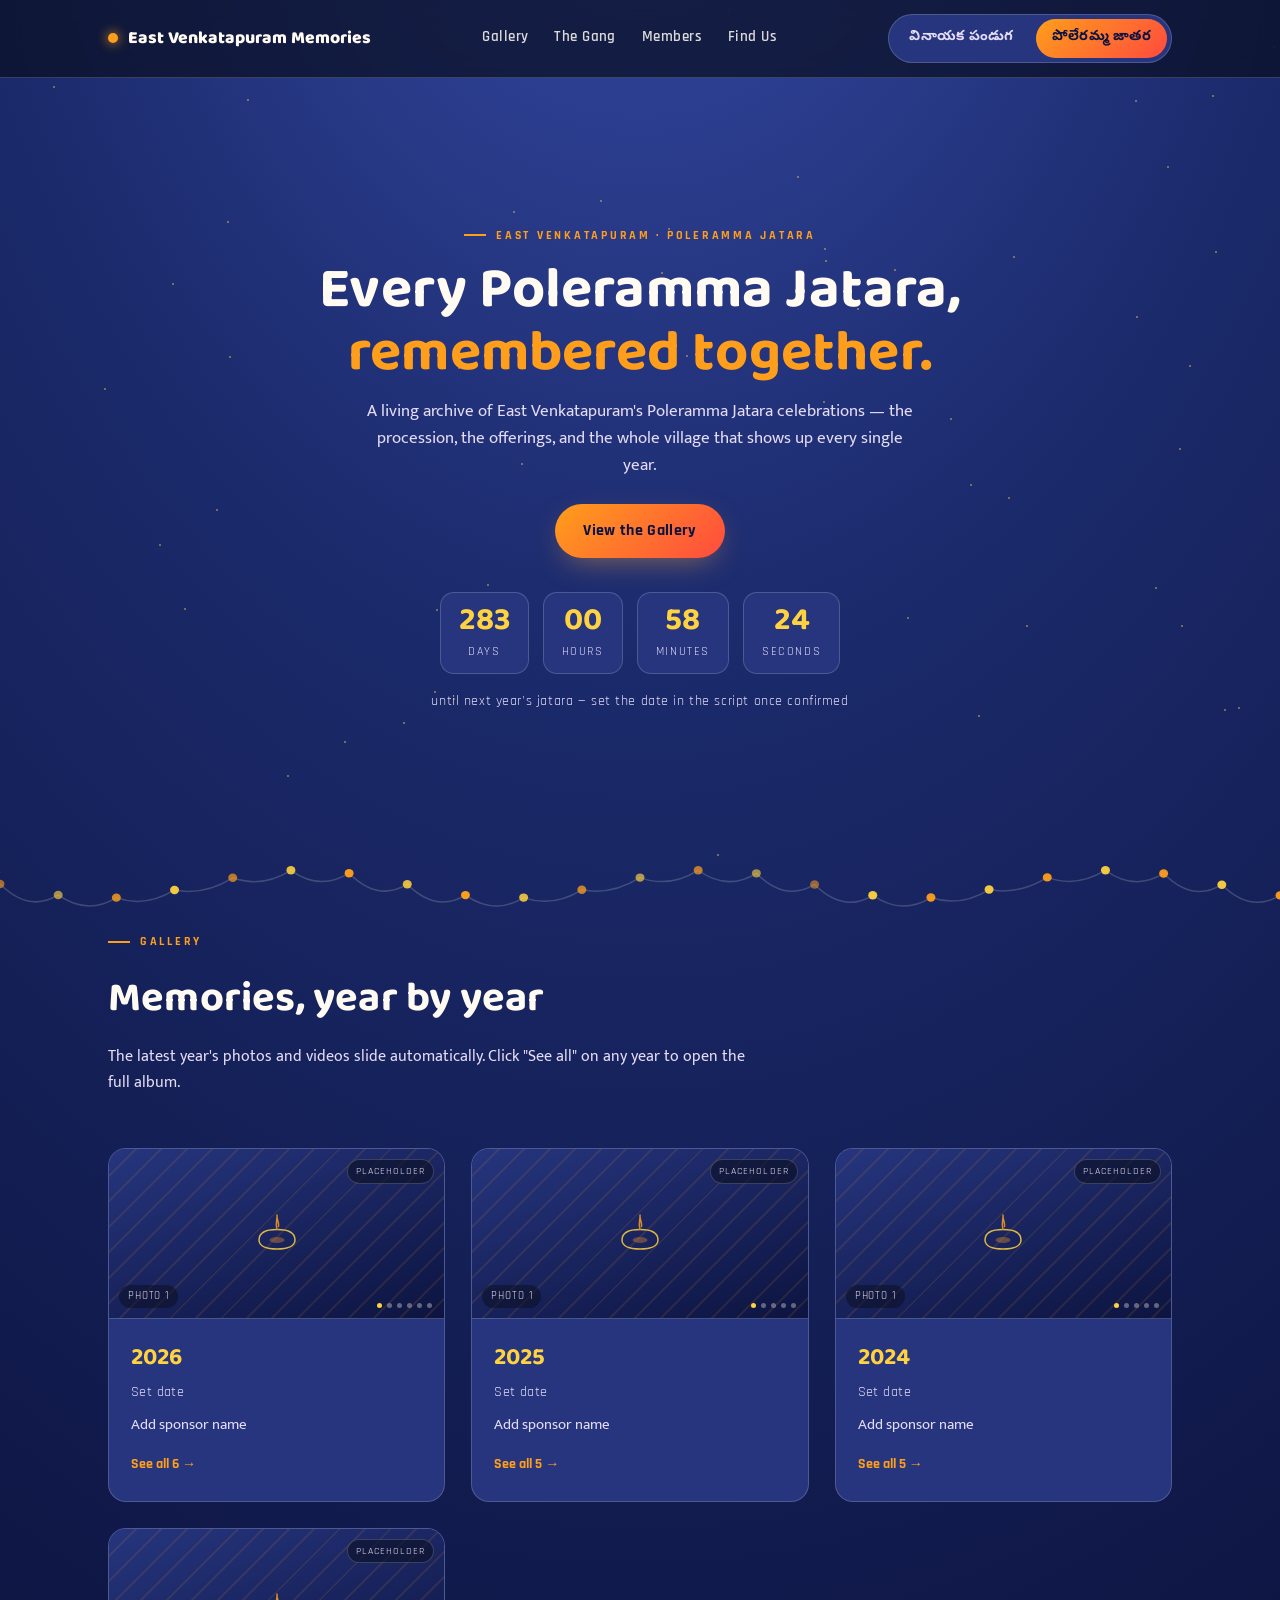
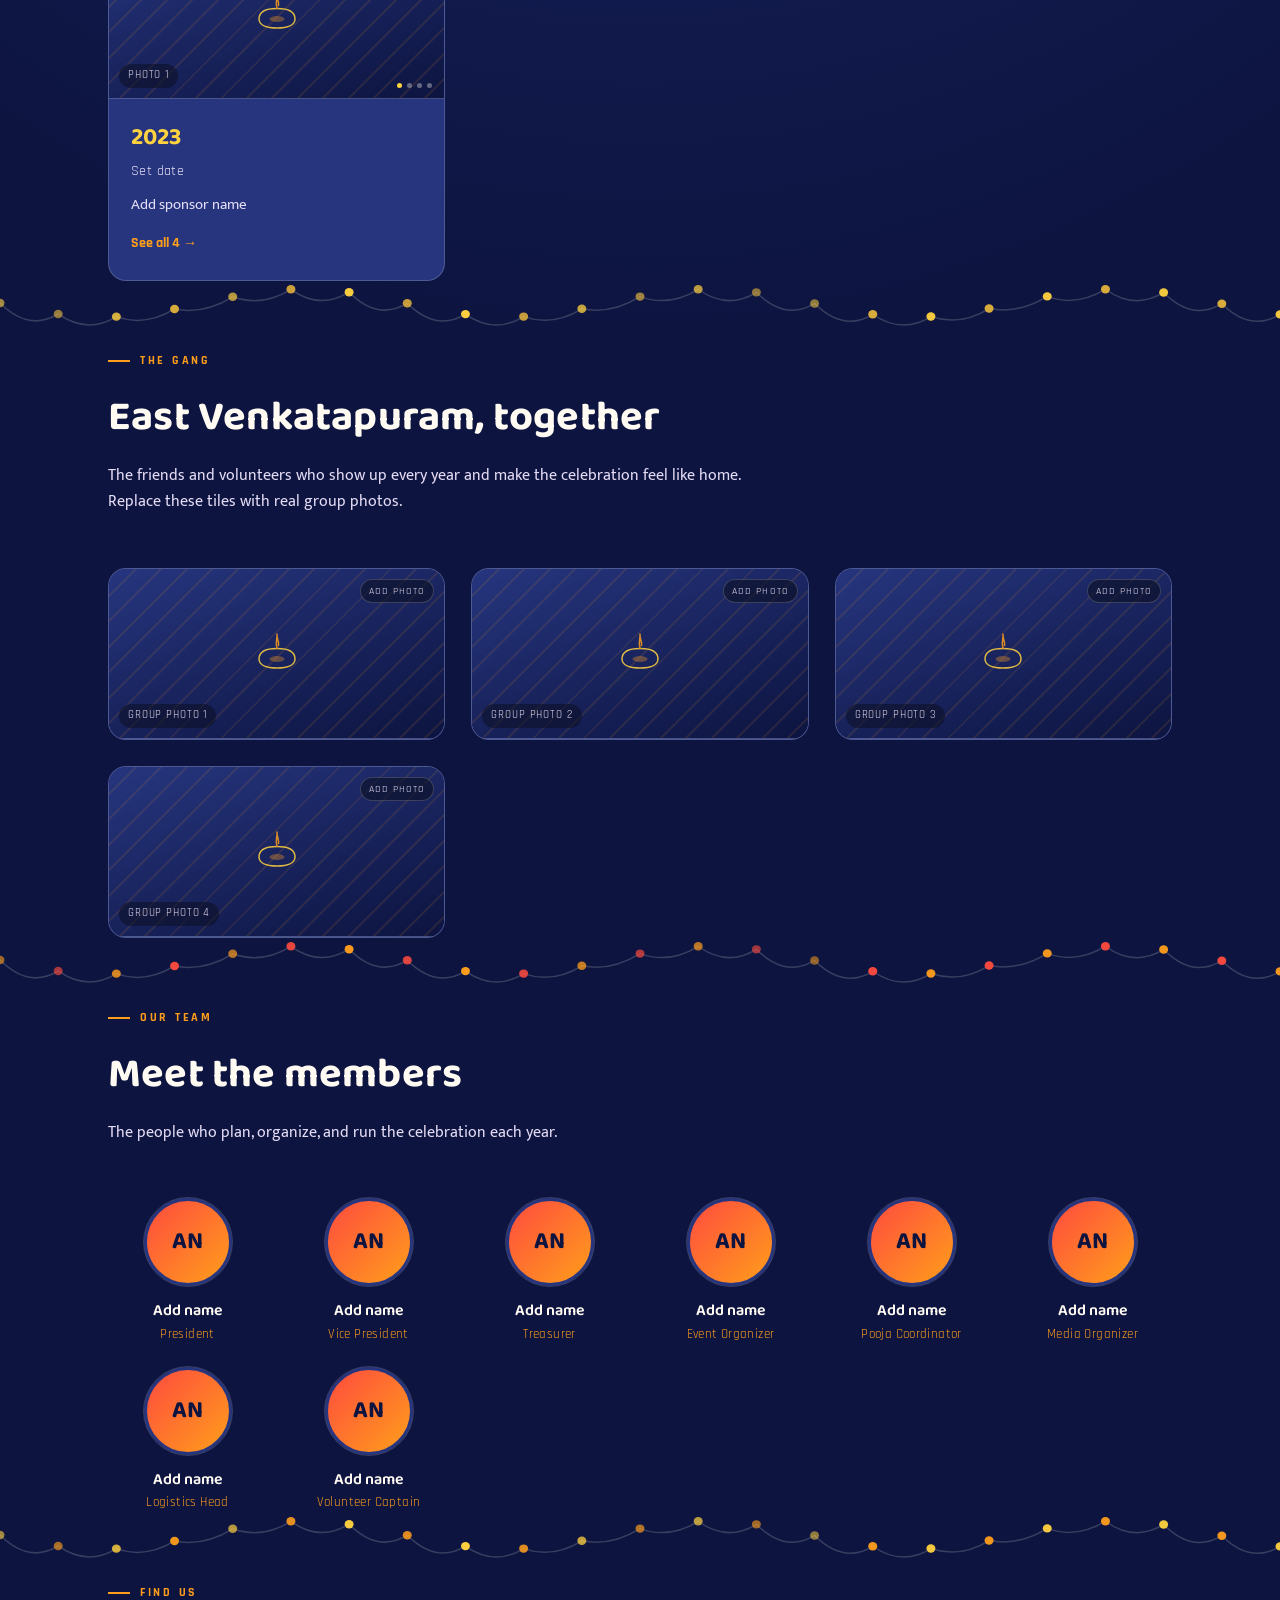
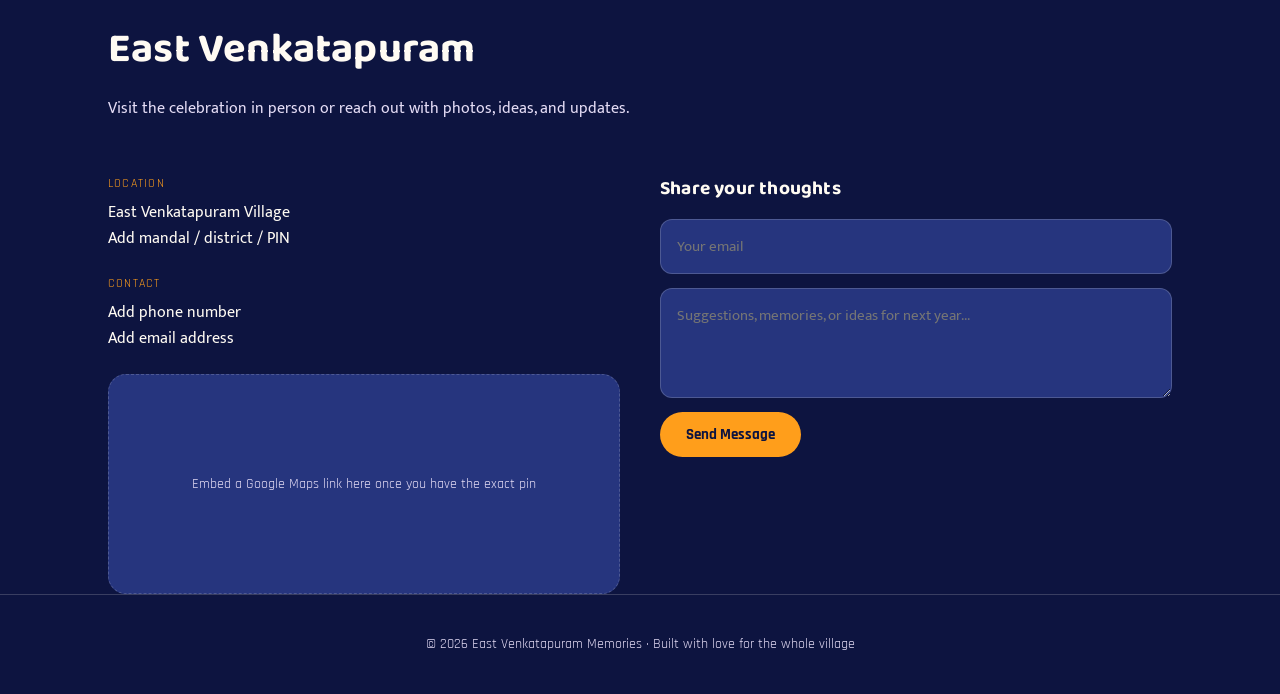
==== poleramma-jatara.html @ 2408c067 "Add files via upload" ====
<!DOCTYPE html>
<html lang="en">
<head>
<meta charset="UTF-8">
<meta name="viewport" content="width=device-width, initial-scale=1.0">
<title>East Venkatapuram Memories | పోలేరమ్మ జాతర</title>
<meta name="description" content="A living archive of East Venkatapuram's Poleramma Jatara celebrations and the people who make it happen every year.">
<link rel="preconnect" href="https://fonts.googleapis.com">
<link rel="preconnect" href="https://fonts.gstatic.com" crossorigin>
<link href="https://fonts.googleapis.com/css2?family=Baloo+2:wght@500;600;700;800&family=Mukta:wght@400;500;600&family=Rajdhani:wght@500;600;700&family=Noto+Sans+Telugu:wght@500;600;700&display=swap" rel="stylesheet">
<link rel="stylesheet" href="styles.css">
<style>
  .festival-tabs a{ font-family:'Noto Sans Telugu','Rajdhani',sans-serif; }
</style>
</head>
<body>

<div class="stars" id="stars"></div>

<header>
  <div class="nav">
    <div class="brand"><span class="dot"></span>East Venkatapuram Memories</div>
    <nav class="links">
      <a href="#gallery">Gallery</a>
      <a href="#gang">The Gang</a>
      <a href="#members">Members</a>
      <a href="#findus">Find Us</a>
    </nav>
    <div class="festival-tabs">
      <a href="index.html">వినాయక పండుగ</a>
      <a href="poleramma-jatara.html" class="active">పోలేరమ్మ జాతర</a>
    </div>
  </div>
</header>

<section class="hero wrap">
  <div class="eyebrow">East Venkatapuram · Poleramma Jatara</div>
  <h1>Every Poleramma Jatara,<br><span>remembered together.</span></h1>
  <p class="lede">A living archive of East Venkatapuram's Poleramma Jatara celebrations — the procession, the offerings, and the whole village that shows up every single year.</p>
  <div class="hero-actions">
    <a href="#gallery" class="btn btn-solid">View the Gallery</a>
  </div>

  <div class="countdown">
    <div class="cell"><div class="num" id="cd-days">00</div><div class="label">Days</div></div>
    <div class="cell"><div class="num" id="cd-hours">00</div><div class="label">Hours</div></div>
    <div class="cell"><div class="num" id="cd-mins">00</div><div class="label">Minutes</div></div>
    <div class="cell"><div class="num" id="cd-secs">00</div><div class="label">Seconds</div></div>
  </div>
  <div class="countdown-caption">until next year's jatara — set the date in the script once confirmed</div>
</section>

<div class="garland"><svg viewBox="0 0 1200 64" preserveAspectRatio="none" id="garland-1"></svg></div>

<section id="gallery" class="wrap">
  <div class="section-head">
    <div class="eyebrow">Gallery</div>
    <h2>Memories, year by year</h2>
    <p>The latest year's photos and videos slide automatically. Click "See all" on any year to open the full album.</p>
  </div>
  <div class="year-grid" id="year-grid"></div>
</section>

<div class="garland"><svg viewBox="0 0 1200 64" preserveAspectRatio="none" id="garland-2"></svg></div>

<section id="gang" class="wrap">
  <div class="section-head">
    <div class="eyebrow">The Gang</div>
    <h2>East Venkatapuram, together</h2>
    <p>The friends and volunteers who show up every year and make the celebration feel like home. Replace these tiles with real group photos.</p>
  </div>
  <div class="year-grid" id="gang-grid"></div>
</section>

<div class="garland"><svg viewBox="0 0 1200 64" preserveAspectRatio="none" id="garland-3"></svg></div>

<section id="members" class="wrap">
  <div class="section-head">
    <div class="eyebrow">Our Team</div>
    <h2>Meet the members</h2>
    <p>The people who plan, organize, and run the celebration each year.</p>
  </div>
  <div class="member-grid" id="member-grid"></div>
</section>

<div class="garland"><svg viewBox="0 0 1200 64" preserveAspectRatio="none" id="garland-4"></svg></div>

<section id="findus" class="wrap">
  <div class="section-head">
    <div class="eyebrow">Find Us</div>
    <h2>East Venkatapuram</h2>
    <p>Visit the celebration in person or reach out with photos, ideas, and updates.</p>
  </div>
  <div class="grid-2">
    <div>
      <div class="info-block">
        <div class="label">Location</div>
        <div class="value">East Venkatapuram Village<br>Add mandal / district / PIN</div>
      </div>
      <div class="info-block">
        <div class="label">Contact</div>
        <div class="value">Add phone number<br>Add email address</div>
      </div>
      <div class="map-placeholder">Embed a Google Maps link here once you have the exact pin</div>
    </div>
    <div>
      <h3 style="font-size:1.2rem; margin-bottom:14px;">Share your thoughts</h3>
      <form class="feedback" onsubmit="event.preventDefault(); alert('This is a placeholder form — connect it to Google Forms or an email service to actually receive messages.');">
        <input type="email" placeholder="Your email" required>
        <textarea placeholder="Suggestions, memories, or ideas for next year..." required></textarea>
        <button type="submit">Send Message</button>
      </form>
    </div>
  </div>
</section>

<footer>
  <div class="wrap">
    © <span id="year"></span> East Venkatapuram Memories · Built with love for the whole village
  </div>
</footer>

<!-- lightbox -->
<div class="lightbox-overlay" id="lightbox-overlay">
  <div class="lightbox-panel">
    <div class="lightbox-head">
      <h3 id="lightbox-title">Album</h3>
      <button class="lightbox-close" id="lightbox-close">×</button>
    </div>
    <div class="lightbox-grid" id="lightbox-grid"></div>
  </div>
</div>

<script src="script.js"></script>
<script>
  const SITE_DATA = {
    name: 'Poleramma Jatara',
    countdownTarget: null, // e.g. new Date(2027, 3, 20)
    years: [
      { yr:2026, date:'Set date', sponsor:'Add sponsor name', media: placeholderMedia(6, 4) },
      { yr:2025, date:'Set date', sponsor:'Add sponsor name', media: placeholderMedia(5, 4) },
      { yr:2024, date:'Set date', sponsor:'Add sponsor name', media: placeholderMedia(5, 4) },
      { yr:2023, date:'Set date', sponsor:'Add sponsor name', media: placeholderMedia(4, 4) },
    ],
    gang: ['Group photo 1','Group photo 2','Group photo 3','Group photo 4'],
    members: [
      ['President','Add name'], ['Vice President','Add name'], ['Treasurer','Add name'],
      ['Event Organizer','Add name'], ['Pooja Coordinator','Add name'], ['Media Organizer','Add name'],
      ['Logistics Head','Add name'], ['Volunteer Captain','Add name']
    ]
  };
  initSite(SITE_DATA);
</script>

</body>
</html>
---- styles.css ----
:root{
  --night:#1B2A6B;
  --night-deep:#0D1440;
  --night-soft:#26357E;
  --marigold:#FF9E1B;
  --turmeric:#FFD23F;
  --vermilion:#FF4B3E;
  --brass:#E3B23C;
  --cream:#FFFBF3;
  --cream-dim:#E4DCF5;
  --leaf:#4F6F52;
  --line: rgba(255,251,243,0.18);
  --radius: 18px;
}

*{margin:0;padding:0;box-sizing:border-box;}

html{scroll-behavior:smooth;}

body{
  background:
    radial-gradient(ellipse 120% 60% at 50% -10%, #3B4FB0 0%, var(--night) 45%, var(--night-deep) 100%);
  color:var(--cream);
  font-family:'Mukta', sans-serif;
  line-height:1.6;
  overflow-x:hidden;
}

@media (prefers-reduced-motion: reduce){
  *{animation-duration:0.001ms !important; animation-iteration-count:1 !important; transition-duration:0.001ms !important; scroll-behavior:auto !important;}
}

h1,h2,h3,h4{
  font-family:'Baloo 2', sans-serif;
  font-weight:700;
  letter-spacing:0.2px;
  color:var(--cream);
}

.eyebrow{
  font-family:'Rajdhani', sans-serif;
  font-weight:700;
  letter-spacing:0.22em;
  text-transform:uppercase;
  font-size:0.78rem;
  color:var(--marigold);
  display:inline-flex;
  align-items:center;
  gap:10px;
}
.eyebrow::before{
  content:"";
  width:22px;height:2px;
  background:var(--marigold);
  display:inline-block;
}

a{color:inherit;text-decoration:none;}

.wrap{
  max-width:1120px;
  margin:0 auto;
  padding:0 28px;
}

/* ---------- twinkle field ---------- */
.stars{
  position:fixed;
  inset:0;
  pointer-events:none;
  z-index:0;
  opacity:0.55;
}
.stars span{
  position:absolute;
  width:2px;height:2px;
  background:var(--turmeric);
  border-radius:50%;
  animation:twinkle 3.2s ease-in-out infinite;
}
@keyframes twinkle{
  0%,100%{opacity:0.15; transform:scale(1);}
  50%{opacity:1; transform:scale(1.6);}
}

/* ---------- nav ---------- */
header{
  position:sticky; top:0; z-index:50;
  backdrop-filter:blur(10px);
  background:rgba(11,16,36,0.72);
  border-bottom:1px solid var(--line);
}
.nav{
  display:flex; align-items:center; justify-content:space-between;
  padding:14px 28px;
  max-width:1120px; margin:0 auto;
  gap:16px;
  flex-wrap:wrap;
}
.brand{
  font-family:'Baloo 2', sans-serif;
  font-weight:800;
  font-size:1.1rem;
  display:flex; align-items:center; gap:10px;
  white-space:nowrap;
}
.brand .dot{
  width:10px;height:10px;border-radius:50%;
  background:var(--marigold);
  box-shadow:0 0 12px var(--marigold);
}
nav.links{
  display:flex; gap:22px;
  font-family:'Rajdhani', sans-serif;
  font-weight:600;
  letter-spacing:0.03em;
  font-size:0.92rem;
}
nav.links a{
  opacity:0.85; transition:opacity 0.2s, color 0.2s;
  padding:6px 2px; border-bottom:2px solid transparent;
}
nav.links a:hover{ opacity:1; color:var(--marigold); border-color:var(--marigold);}

@media (max-width:820px){
  nav.links{display:none;}
}

/* ---------- festival tabs ---------- */
.festival-tabs{
  display:flex;
  gap:6px;
  background:var(--night-soft);
  border:1px solid var(--line);
  border-radius:999px;
  padding:4px;
}
.festival-tabs a{
  font-family:'Rajdhani', sans-serif;
  font-weight:700;
  font-size:0.88rem;
  letter-spacing:0.02em;
  padding:8px 16px;
  border-radius:999px;
  color:var(--cream-dim);
  transition:background 0.2s, color 0.2s;
  white-space:nowrap;
}
.festival-tabs a.active{
  background:linear-gradient(135deg, var(--marigold), var(--vermilion));
  color:var(--night-deep);
}
.festival-tabs a:not(.active):hover{ color:var(--cream); }

/* ---------- garland divider (signature element) ---------- */
.garland{
  position:relative;
  height:64px;
  width:100%;
  overflow:hidden;
}
.garland svg{ width:100%; height:100%; display:block; }

/* ---------- hero ---------- */
.hero{
  position:relative;
  padding:36px 0 36px;
  text-align:center;
  min-height:calc(100svh - 116px);
  display:flex;
  flex-direction:column;
  justify-content:center;
}
.hero .eyebrow{ justify-content:center; margin-bottom:14px;}
.hero h1{
  font-size:clamp(2.1rem, 5.5vw, 3.6rem);
  line-height:1.08;
  margin-bottom:14px;
}
.hero h1 span{ color:var(--marigold); }
.hero p.lede{
  font-size:1.05rem;
  color:var(--cream-dim);
  max-width:560px;
  margin:0 auto 26px;
}
.hero-actions{
  display:flex; gap:16px; justify-content:center; flex-wrap:wrap;
  margin-bottom:34px;
}
.btn{
  font-family:'Rajdhani', sans-serif;
  font-weight:700;
  font-size:1rem;
  letter-spacing:0.02em;
  padding:14px 28px;
  border-radius:999px;
  display:inline-flex; align-items:center; gap:8px;
  transition:transform 0.2s, box-shadow 0.2s;
  border:none; cursor:pointer;
}
.btn:hover{ transform:translateY(-2px); }
.btn-solid{
  background:linear-gradient(135deg, var(--marigold), var(--vermilion));
  color:var(--night-deep);
  box-shadow:0 10px 30px -10px rgba(244,163,64,0.55);
}
.btn-ghost{
  border:1.5px solid var(--line);
  color:var(--cream);
  background:none;
}
.btn-ghost:hover{ border-color:var(--marigold); }

/* countdown */
.countdown{
  display:flex; gap:14px; justify-content:center; flex-wrap:wrap;
}
.countdown .cell{
  background:var(--night-soft);
  border:1px solid var(--line);
  border-radius:14px;
  padding:12px 18px;
  min-width:80px;
}
.countdown .cell .num{
  font-family:'Baloo 2';
  font-size:2rem;
  font-weight:700;
  color:var(--turmeric);
  line-height:1;
}
.countdown .cell .label{
  font-family:'Rajdhani';
  font-size:0.72rem;
  letter-spacing:0.14em;
  text-transform:uppercase;
  color:var(--cream-dim);
  margin-top:6px;
}
.countdown-caption{
  margin-top:16px;
  font-family:'Rajdhani';
  font-size:0.9rem;
  color:var(--cream-dim);
  letter-spacing:0.04em;
}

/* ---------- section shell ---------- */
section{ padding:90px 0; position:relative; }
.section-head{
  max-width:640px;
  margin-bottom:52px;
}
.section-head h2{ font-size:clamp(1.9rem, 3.6vw, 2.6rem); margin:14px 0 12px;}
.section-head p{ color:var(--cream-dim); font-size:1.02rem; }

/* ---------- year gallery ---------- */
.year-grid{
  display:grid;
  grid-template-columns:repeat(auto-fill, minmax(260px, 1fr));
  gap:26px;
}
.year-card{
  background:var(--night-soft);
  border:1px solid var(--line);
  border-radius:var(--radius);
  overflow:hidden;
  transition:transform 0.25s, border-color 0.25s;
}
.year-card:hover{ transform:translateY(-6px); border-color:var(--marigold); }

.carousel{
  height:170px;
  position:relative;
  overflow:hidden;
  border-bottom:1px solid var(--line);
  background:linear-gradient(160deg, var(--night-soft), var(--night-deep));
}
.carousel-track{
  display:flex;
  height:100%;
  transition:transform 0.7s cubic-bezier(.65,0,.35,1);
}
.carousel-track .slide{
  min-width:100%;
  height:100%;
  display:flex; align-items:center; justify-content:center;
  position:relative;
  background:
    repeating-linear-gradient(135deg, rgba(255,158,27,0.10) 0 2px, transparent 2px 18px),
    linear-gradient(160deg, var(--night-soft), var(--night-deep));
}
.carousel-track .slide svg{ width:48px; height:48px; opacity:0.85; }
.carousel-track .slide .slide-label{
  position:absolute; bottom:10px; left:10px;
  font-family:'Rajdhani'; font-size:0.68rem; letter-spacing:0.08em; text-transform:uppercase;
  color:var(--cream-dim); background:rgba(11,16,36,0.55); padding:3px 9px; border-radius:999px;
}
.carousel-track .slide .video-badge{
  position:absolute; top:10px; left:10px;
  width:22px; height:22px; border-radius:50%;
  background:rgba(11,16,36,0.6); border:1px solid var(--line);
  display:flex; align-items:center; justify-content:center;
}
.placeholder-tag{
  position:absolute; top:10px; right:10px;
  font-family:'Rajdhani'; font-size:0.65rem; letter-spacing:0.1em;
  background:rgba(11,16,36,0.6); border:1px solid var(--line);
  padding:3px 8px; border-radius:999px; color:var(--cream-dim);
  text-transform:uppercase;
  z-index:2;
}
.carousel-dots{
  position:absolute; bottom:10px; right:12px; z-index:2;
  display:flex; gap:5px;
}
.carousel-dots span{
  width:5px; height:5px; border-radius:50%;
  background:rgba(255,251,243,0.35);
}
.carousel-dots span.active{ background:var(--turmeric); }

.year-body{ padding:20px 22px 24px; }
.year-body .yr{
  font-family:'Baloo 2'; font-size:1.5rem; font-weight:700; color:var(--turmeric);
}
.year-body .meta{
  font-family:'Rajdhani'; font-size:0.85rem; color:var(--cream-dim);
  letter-spacing:0.03em; margin:4px 0 10px;
}
.year-body .sponsor{ font-size:0.92rem; color:var(--cream-dim); margin-bottom:14px; }
.year-body .link{
  font-family:'Rajdhani'; font-weight:700; font-size:0.88rem;
  color:var(--marigold); border-bottom:1px solid transparent;
  background:none; border-top:none; border-left:none; border-right:none;
  cursor:pointer; padding:0;
}
.year-body .link:hover{ border-color:var(--marigold); }

/* ---------- lightbox ---------- */
.lightbox-overlay{
  position:fixed; inset:0; z-index:100;
  background:rgba(8,11,28,0.86);
  backdrop-filter:blur(6px);
  display:none;
  align-items:flex-start;
  justify-content:center;
  padding:60px 20px;
  overflow-y:auto;
}
.lightbox-overlay.open{ display:flex; }
.lightbox-panel{
  background:var(--night);
  border:1px solid var(--line);
  border-radius:var(--radius);
  max-width:900px; width:100%;
  padding:30px;
}
.lightbox-head{
  display:flex; align-items:center; justify-content:space-between;
  margin-bottom:22px;
}
.lightbox-head h3{ font-size:1.3rem; }
.lightbox-close{
  background:var(--night-soft); border:1px solid var(--line);
  color:var(--cream); width:36px; height:36px; border-radius:50%;
  cursor:pointer; font-size:1.1rem; line-height:1;
}
.lightbox-grid{
  display:grid;
  grid-template-columns:repeat(auto-fill, minmax(140px, 1fr));
  gap:14px;
}
.lightbox-grid .tile{
  aspect-ratio:1;
  border-radius:12px;
  background:
    repeating-linear-gradient(135deg, rgba(255,158,27,0.10) 0 2px, transparent 2px 18px),
    linear-gradient(160deg, var(--night-soft), var(--night-deep));
  border:1px solid var(--line);
  display:flex; align-items:center; justify-content:center;
  position:relative;
}
.lightbox-grid .tile svg{ width:32px; height:32px; opacity:0.8; }
.lightbox-grid .tile .tile-label{
  position:absolute; bottom:8px; left:8px; right:8px;
  font-family:'Rajdhani'; font-size:0.65rem; color:var(--cream-dim);
  text-align:center;
}

/* ---------- members ---------- */
.member-grid{
  display:grid;
  grid-template-columns:repeat(auto-fill, minmax(150px, 1fr));
  gap:22px;
}
.member{
  text-align:center;
}
.member .avatar{
  width:88px; height:88px; margin:0 auto 12px;
  border-radius:50%;
  background:linear-gradient(135deg, var(--vermilion), var(--marigold));
  display:flex; align-items:center; justify-content:center;
  font-family:'Baloo 2'; font-weight:700; font-size:1.5rem; color:var(--night-deep);
  border:3px solid var(--night-soft);
  outline:1px solid var(--line);
}
.member .name{ font-family:'Baloo 2'; font-weight:600; font-size:1rem;}
.member .role{ font-family:'Rajdhani'; font-size:0.82rem; color:var(--marigold); letter-spacing:0.03em;}

/* ---------- find us / contact ---------- */
.grid-2{
  display:grid;
  grid-template-columns:1fr 1fr;
  gap:40px;
}
@media (max-width:780px){ .grid-2{ grid-template-columns:1fr; } }
.info-block{ margin-bottom:22px; }
.info-block .label{ font-family:'Rajdhani'; font-size:0.78rem; letter-spacing:0.1em; text-transform:uppercase; color:var(--marigold); margin-bottom:6px;}
.info-block .value{ font-size:1.02rem; }
.map-placeholder{
  height:220px; border-radius:var(--radius);
  border:1px dashed var(--line);
  background:var(--night-soft);
  display:flex; align-items:center; justify-content:center;
  font-family:'Rajdhani'; color:var(--cream-dim); font-size:0.9rem; text-align:center; padding:20px;
}

form.feedback{ display:flex; flex-direction:column; gap:14px; }
form.feedback input, form.feedback textarea{
  background:var(--night-soft);
  border:1px solid var(--line);
  border-radius:12px;
  padding:14px 16px;
  color:var(--cream);
  font-family:'Mukta'; font-size:0.96rem;
  outline:none;
}
form.feedback input:focus, form.feedback textarea:focus{ border-color:var(--marigold); }
form.feedback textarea{ min-height:110px; resize:vertical; }
form.feedback button{
  align-self:flex-start;
  border:none; cursor:pointer;
  font-family:'Rajdhani'; font-weight:700; font-size:0.95rem;
  background:var(--marigold); color:var(--night-deep);
  padding:13px 26px; border-radius:999px;
}

/* ---------- footer ---------- */
footer{
  border-top:1px solid var(--line);
  padding:38px 0;
  text-align:center;
  font-family:'Rajdhani';
  color:var(--cream-dim);
  font-size:0.88rem;
}
footer a{ color:var(--marigold); }
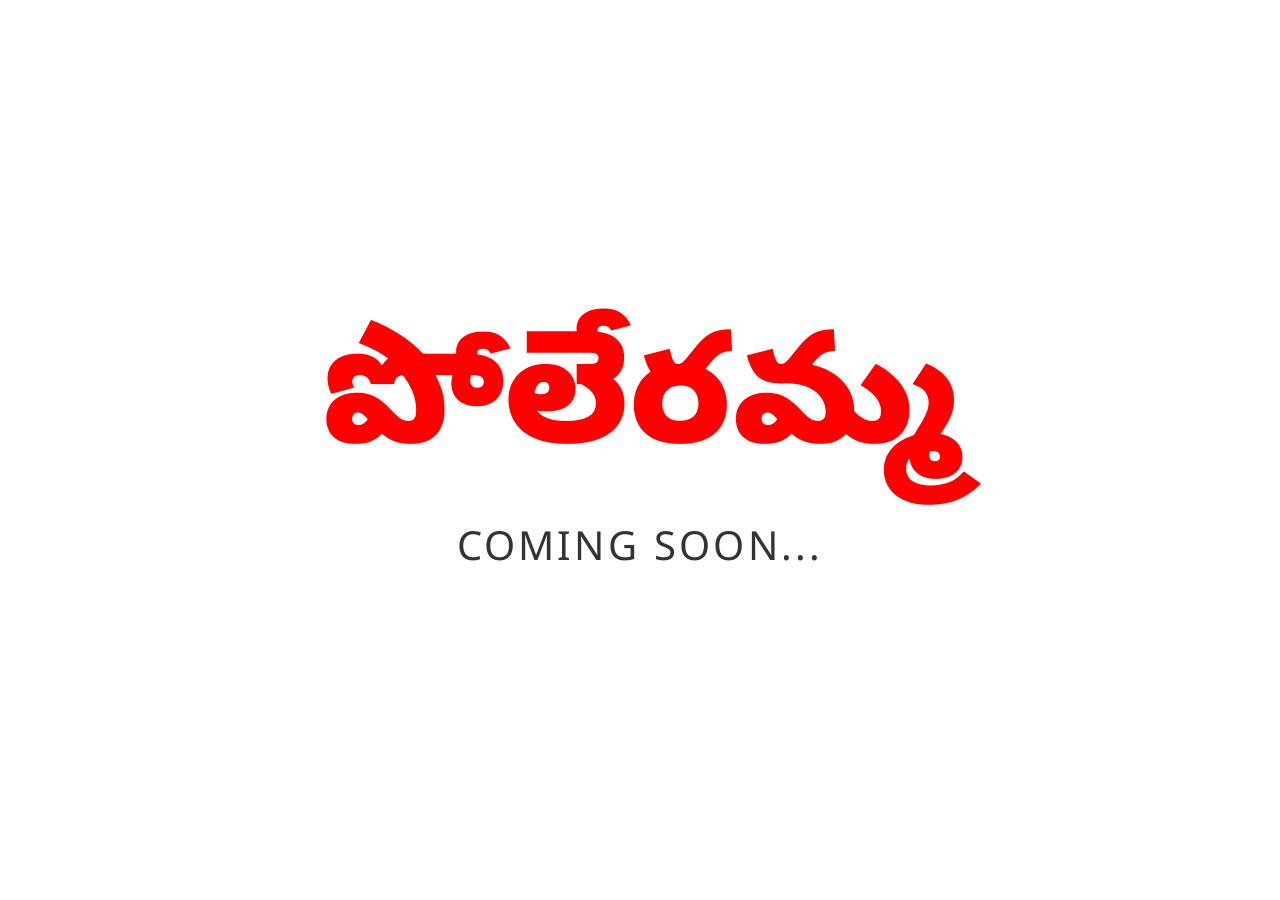
==== commit 85bad989: "Add files via upload" ====
--- a/poleramma-jatara.html
+++ b/poleramma-jatara.html
@@ -1,156 +1,43 @@
 <!DOCTYPE html>
-<html lang="en">
+<html lang="te">
 <head>
-<meta charset="UTF-8">
-<meta name="viewport" content="width=device-width, initial-scale=1.0">
-<title>East Venkatapuram Memories | పోలేరమ్మ జాతర</title>
-<meta name="description" content="A living archive of East Venkatapuram's Poleramma Jatara celebrations and the people who make it happen every year.">
-<link rel="preconnect" href="https://fonts.googleapis.com">
-<link rel="preconnect" href="https://fonts.gstatic.com" crossorigin>
-<link href="https://fonts.googleapis.com/css2?family=Baloo+2:wght@500;600;700;800&family=Mukta:wght@400;500;600&family=Rajdhani:wght@500;600;700&family=Noto+Sans+Telugu:wght@500;600;700&display=swap" rel="stylesheet">
-<link rel="stylesheet" href="styles.css">
-<style>
-  .festival-tabs a{ font-family:'Noto Sans Telugu','Rajdhani',sans-serif; }
-</style>
+  <meta charset="UTF-8">
+  <meta name="viewport" content="width=device-width, initial-scale=1.0">
+  <title>పోలేరమ్మ | Coming Soon</title>
+  <link href="https://fonts.googleapis.com/css2?family=Noto+Sans+Telugu:wght@600;700;800;900&display=swap" rel="stylesheet">
+  <style>
+    * { box-sizing: border-box; }
+    body {
+      margin: 0;
+      min-height: 100vh;
+      display: flex;
+      align-items: center;
+      justify-content: center;
+      text-align: center;
+      background: #fff;
+      font-family: 'Noto Sans Telugu', sans-serif;
+      padding: 24px;
+    }
+    h1 {
+      margin: 0;
+      color: red;
+      font-size: clamp(4rem, 12vw, 10rem);
+      font-weight: 900;
+      line-height: 1.2;
+    }
+    p {
+      margin: 20px 0 0;
+      color: #333;
+      font-size: clamp(1.5rem, 4vw, 2.5rem);
+      letter-spacing: 0.08em;
+      text-transform: uppercase;
+    }
+  </style>
 </head>
 <body>
-
-<div class="stars" id="stars"></div>
-
-<header>
-  <div class="nav">
-    <div class="brand"><span class="dot"></span>East Venkatapuram Memories</div>
-    <nav class="links">
-      <a href="#gallery">Gallery</a>
-      <a href="#gang">The Gang</a>
-      <a href="#members">Members</a>
-      <a href="#findus">Find Us</a>
-    </nav>
-    <div class="festival-tabs">
-      <a href="index.html">వినాయక పండుగ</a>
-      <a href="poleramma-jatara.html" class="active">పోలేరమ్మ జాతర</a>
-    </div>
-  </div>
-</header>
-
-<section class="hero wrap">
-  <div class="eyebrow">East Venkatapuram · Poleramma Jatara</div>
-  <h1>Every Poleramma Jatara,<br><span>remembered together.</span></h1>
-  <p class="lede">A living archive of East Venkatapuram's Poleramma Jatara celebrations — the procession, the offerings, and the whole village that shows up every single year.</p>
-  <div class="hero-actions">
-    <a href="#gallery" class="btn btn-solid">View the Gallery</a>
-  </div>
-
-  <div class="countdown">
-    <div class="cell"><div class="num" id="cd-days">00</div><div class="label">Days</div></div>
-    <div class="cell"><div class="num" id="cd-hours">00</div><div class="label">Hours</div></div>
-    <div class="cell"><div class="num" id="cd-mins">00</div><div class="label">Minutes</div></div>
-    <div class="cell"><div class="num" id="cd-secs">00</div><div class="label">Seconds</div></div>
-  </div>
-  <div class="countdown-caption">until next year's jatara — set the date in the script once confirmed</div>
-</section>
-
-<div class="garland"><svg viewBox="0 0 1200 64" preserveAspectRatio="none" id="garland-1"></svg></div>
-
-<section id="gallery" class="wrap">
-  <div class="section-head">
-    <div class="eyebrow">Gallery</div>
-    <h2>Memories, year by year</h2>
-    <p>The latest year's photos and videos slide automatically. Click "See all" on any year to open the full album.</p>
-  </div>
-  <div class="year-grid" id="year-grid"></div>
-</section>
-
-<div class="garland"><svg viewBox="0 0 1200 64" preserveAspectRatio="none" id="garland-2"></svg></div>
-
-<section id="gang" class="wrap">
-  <div class="section-head">
-    <div class="eyebrow">The Gang</div>
-    <h2>East Venkatapuram, together</h2>
-    <p>The friends and volunteers who show up every year and make the celebration feel like home. Replace these tiles with real group photos.</p>
-  </div>
-  <div class="year-grid" id="gang-grid"></div>
-</section>
-
-<div class="garland"><svg viewBox="0 0 1200 64" preserveAspectRatio="none" id="garland-3"></svg></div>
-
-<section id="members" class="wrap">
-  <div class="section-head">
-    <div class="eyebrow">Our Team</div>
-    <h2>Meet the members</h2>
-    <p>The people who plan, organize, and run the celebration each year.</p>
-  </div>
-  <div class="member-grid" id="member-grid"></div>
-</section>
-
-<div class="garland"><svg viewBox="0 0 1200 64" preserveAspectRatio="none" id="garland-4"></svg></div>
-
-<section id="findus" class="wrap">
-  <div class="section-head">
-    <div class="eyebrow">Find Us</div>
-    <h2>East Venkatapuram</h2>
-    <p>Visit the celebration in person or reach out with photos, ideas, and updates.</p>
-  </div>
-  <div class="grid-2">
-    <div>
-      <div class="info-block">
-        <div class="label">Location</div>
-        <div class="value">East Venkatapuram Village<br>Add mandal / district / PIN</div>
-      </div>
-      <div class="info-block">
-        <div class="label">Contact</div>
-        <div class="value">Add phone number<br>Add email address</div>
-      </div>
-      <div class="map-placeholder">Embed a Google Maps link here once you have the exact pin</div>
-    </div>
-    <div>
-      <h3 style="font-size:1.2rem; margin-bottom:14px;">Share your thoughts</h3>
-      <form class="feedback" onsubmit="event.preventDefault(); alert('This is a placeholder form — connect it to Google Forms or an email service to actually receive messages.');">
-        <input type="email" placeholder="Your email" required>
-        <textarea placeholder="Suggestions, memories, or ideas for next year..." required></textarea>
-        <button type="submit">Send Message</button>
-      </form>
-    </div>
-  </div>
-</section>
-
-<footer>
-  <div class="wrap">
-    © <span id="year"></span> East Venkatapuram Memories · Built with love for the whole village
-  </div>
-</footer>
-
-<!-- lightbox -->
-<div class="lightbox-overlay" id="lightbox-overlay">
-  <div class="lightbox-panel">
-    <div class="lightbox-head">
-      <h3 id="lightbox-title">Album</h3>
-      <button class="lightbox-close" id="lightbox-close">×</button>
-    </div>
-    <div class="lightbox-grid" id="lightbox-grid"></div>
-  </div>
-</div>
-
-<script src="script.js"></script>
-<script>
-  const SITE_DATA = {
-    name: 'Poleramma Jatara',
-    countdownTarget: null, // e.g. new Date(2027, 3, 20)
-    years: [
-      { yr:2026, date:'Set date', sponsor:'Add sponsor name', media: placeholderMedia(6, 4) },
-      { yr:2025, date:'Set date', sponsor:'Add sponsor name', media: placeholderMedia(5, 4) },
-      { yr:2024, date:'Set date', sponsor:'Add sponsor name', media: placeholderMedia(5, 4) },
-      { yr:2023, date:'Set date', sponsor:'Add sponsor name', media: placeholderMedia(4, 4) },
-    ],
-    gang: ['Group photo 1','Group photo 2','Group photo 3','Group photo 4'],
-    members: [
-      ['President','Add name'], ['Vice President','Add name'], ['Treasurer','Add name'],
-      ['Event Organizer','Add name'], ['Pooja Coordinator','Add name'], ['Media Organizer','Add name'],
-      ['Logistics Head','Add name'], ['Volunteer Captain','Add name']
-    ]
-  };
-  initSite(SITE_DATA);
-</script>
-
+  <main>
+    <h1>పోలేరమ్మ</h1>
+    <p>Coming Soon...</p>
+  </main>
 </body>
 </html>
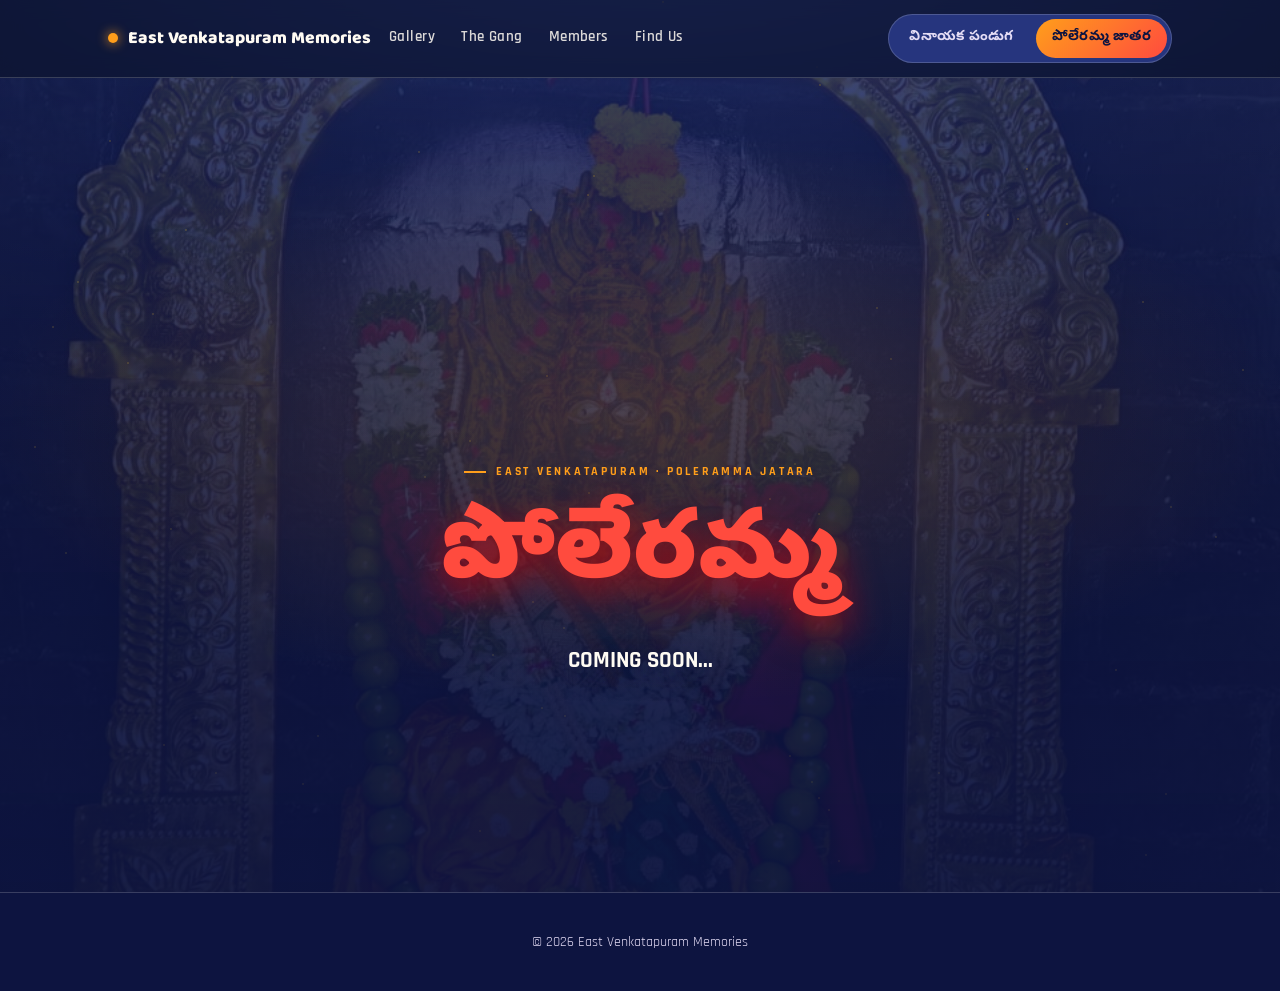
==== commit ca5246a0: "Add files via upload" ====
--- a/poleramma-jatara.html
+++ b/poleramma-jatara.html
@@ -1,43 +1,51 @@
 <!DOCTYPE html>
 <html lang="te">
 <head>
-  <meta charset="UTF-8">
-  <meta name="viewport" content="width=device-width, initial-scale=1.0">
-  <title>పోలేరమ్మ | Coming Soon</title>
-  <link href="https://fonts.googleapis.com/css2?family=Noto+Sans+Telugu:wght@600;700;800;900&display=swap" rel="stylesheet">
-  <style>
-    * { box-sizing: border-box; }
-    body {
-      margin: 0;
-      min-height: 100vh;
-      display: flex;
-      align-items: center;
-      justify-content: center;
-      text-align: center;
-      background: #fff;
-      font-family: 'Noto Sans Telugu', sans-serif;
-      padding: 24px;
-    }
-    h1 {
-      margin: 0;
-      color: red;
-      font-size: clamp(4rem, 12vw, 10rem);
-      font-weight: 900;
-      line-height: 1.2;
-    }
-    p {
-      margin: 20px 0 0;
-      color: #333;
-      font-size: clamp(1.5rem, 4vw, 2.5rem);
-      letter-spacing: 0.08em;
-      text-transform: uppercase;
-    }
-  </style>
+<meta charset="UTF-8">
+<meta name="viewport" content="width=device-width, initial-scale=1.0">
+<title>East Venkatapuram Memories | పోలేరమ్మ జాతర</title>
+<meta name="description" content="Poleramma Jatara page for East Venkatapuram Memories.">
+<link rel="preconnect" href="https://fonts.googleapis.com">
+<link rel="preconnect" href="https://fonts.gstatic.com" crossorigin>
+<link href="https://fonts.googleapis.com/css2?family=Baloo+2:wght@500;600;700;800&family=Mukta:wght@400;500;600&family=Rajdhani:wght@500;600;700&family=Noto+Sans+Telugu:wght@500;600;700;800;900&display=swap" rel="stylesheet">
+<link rel="stylesheet" href="styles.css">
 </head>
-<body>
-  <main>
-    <h1>పోలేరమ్మ</h1>
-    <p>Coming Soon...</p>
-  </main>
+<body class="poleramma-page">
+
+<div class="stars" id="stars"></div>
+
+<header>
+  <div class="nav">
+    <a href="index.html" class="brand"><span class="dot"></span>East Venkatapuram Memories</a>
+    <nav class="links">
+      <a href="index.html#gallery">Gallery</a>
+      <a href="index.html#gang">The Gang</a>
+      <a href="index.html#members">Members</a>
+      <a href="index.html#findus">Find Us</a>
+    </nav>
+    <div class="festival-tabs">
+      <a href="index.html">వినాయక పండుగ</a>
+      <a href="poleramma-jatara.html" class="active" aria-current="page">పోలేరమ్మ జాతర</a>
+    </div>
+  </div>
+</header>
+
+<main class="poleramma-hero wrap" style="--poleramma-bg-photo:url('Poleramma2.jpeg')">
+  <div class="eyebrow">East Venkatapuram · Poleramma Jatara</div>
+  <h1>పోలేరమ్మ</h1>
+  <p class="lede">Coming Soon...</p>
+</main>
+
+<footer>
+  <div class="wrap">
+    © <span id="year"></span> East Venkatapuram Memories
+  </div>
+</footer>
+
+<script src="script.js"></script>
+<script>
+  initSite({});
+</script>
+
 </body>
 </html>
--- a/styles.css
+++ b/styles.css
@@ -0,0 +1,518 @@
+:root{
+  --night:#1B2A6B;
+  --night-deep:#0D1440;
+  --night-soft:#26357E;
+  --marigold:#FF9E1B;
+  --turmeric:#FFD23F;
+  --vermilion:#FF4B3E;
+  --brass:#E3B23C;
+  --cream:#FFFBF3;
+  --cream-dim:#E4DCF5;
+  --leaf:#4F6F52;
+  --line: rgba(255,251,243,0.18);
+  --radius: 18px;
+}
+
+*{margin:0;padding:0;box-sizing:border-box;}
+
+html{scroll-behavior:smooth;}
+
+body{
+  background:
+    radial-gradient(ellipse 120% 60% at 50% -10%, #3B4FB0 0%, var(--night) 45%, var(--night-deep) 100%);
+  color:var(--cream);
+  font-family:'Mukta', sans-serif;
+  line-height:1.6;
+  overflow-x:hidden;
+}
+
+@media (prefers-reduced-motion: reduce){
+  *{animation-duration:0.001ms !important; animation-iteration-count:1 !important; transition-duration:0.001ms !important; scroll-behavior:auto !important;}
+}
+
+h1,h2,h3,h4{
+  font-family:'Baloo 2', sans-serif;
+  font-weight:700;
+  letter-spacing:0.2px;
+  color:var(--cream);
+}
+
+.eyebrow{
+  font-family:'Rajdhani', sans-serif;
+  font-weight:700;
+  letter-spacing:0.22em;
+  text-transform:uppercase;
+  font-size:0.78rem;
+  color:var(--marigold);
+  display:inline-flex;
+  align-items:center;
+  gap:10px;
+}
+.eyebrow::before{
+  content:"";
+  width:22px;height:2px;
+  background:var(--marigold);
+  display:inline-block;
+}
+
+a{color:inherit;text-decoration:none;}
+
+.wrap{
+  max-width:1120px;
+  margin:0 auto;
+  padding:0 28px;
+}
+
+/* ---------- twinkle field ---------- */
+.stars{
+  position:fixed;
+  inset:0;
+  pointer-events:none;
+  z-index:0;
+  opacity:0.55;
+}
+.stars span{
+  position:absolute;
+  width:2px;height:2px;
+  background:var(--turmeric);
+  border-radius:50%;
+  animation:twinkle 3.2s ease-in-out infinite;
+}
+@keyframes twinkle{
+  0%,100%{opacity:0.15; transform:scale(1);}
+  50%{opacity:1; transform:scale(1.6);}
+}
+
+/* ---------- nav ---------- */
+header{
+  position:sticky; top:0; z-index:50;
+  backdrop-filter:blur(10px);
+  background:rgba(11,16,36,0.72);
+  border-bottom:1px solid var(--line);
+}
+.nav{
+  display:flex; align-items:center; justify-content:space-between;
+  padding:14px 28px;
+  max-width:1120px; margin:0 auto;
+  gap:16px;
+  flex-wrap:wrap;
+}
+.brand{
+  font-family:'Baloo 2', sans-serif;
+  font-weight:800;
+  font-size:1.1rem;
+  display:flex; align-items:center; gap:10px;
+  white-space:nowrap;
+}
+.brand .dot{
+  width:10px;height:10px;border-radius:50%;
+  background:var(--marigold);
+  box-shadow:0 0 12px var(--marigold);
+}
+nav.links{
+  display:flex; gap:22px;
+  font-family:'Rajdhani', sans-serif;
+  font-weight:600;
+  letter-spacing:0.03em;
+  font-size:0.92rem;
+}
+nav.links a{
+  opacity:0.85; transition:opacity 0.2s, color 0.2s;
+  padding:6px 2px; border-bottom:2px solid transparent;
+}
+nav.links a:hover{ opacity:1; color:var(--marigold); border-color:var(--marigold);}
+
+@media (max-width:820px){
+  nav.links{display:none;}
+}
+
+/* ---------- festival tabs ---------- */
+.festival-tabs{
+  display:flex;
+  gap:6px;
+  margin-left:auto;
+  background:var(--night-soft);
+  border:1px solid var(--line);
+  border-radius:999px;
+  padding:4px;
+}
+.festival-tabs a{
+  font-family:'Noto Sans Telugu','Rajdhani',sans-serif;
+  font-weight:700;
+  font-size:0.88rem;
+  letter-spacing:0.02em;
+  padding:8px 16px;
+  border-radius:999px;
+  color:var(--cream-dim);
+  transition:background 0.2s, color 0.2s;
+  white-space:nowrap;
+}
+.festival-tabs a.active{
+  background:linear-gradient(135deg, var(--marigold), var(--vermilion));
+  color:var(--night-deep);
+}
+.festival-tabs a:not(.active):hover{ color:var(--cream); }
+
+@media (max-width:620px){
+  .nav{
+    justify-content:center;
+  }
+  .brand{
+    width:100%;
+    justify-content:center;
+  }
+  .festival-tabs{
+    max-width:100%;
+    margin:0 auto;
+    overflow-x:auto;
+  }
+  .festival-tabs a{
+    padding:8px 12px;
+    font-size:0.82rem;
+  }
+}
+
+/* ---------- garland divider (signature element) ---------- */
+.garland{
+  position:relative;
+  height:64px;
+  width:100%;
+  overflow:hidden;
+}
+.garland svg{ width:100%; height:100%; display:block; }
+
+/* ---------- hero ---------- */
+.hero{
+  position:relative;
+  padding:36px 0 36px;
+  text-align:center;
+  min-height:calc(100svh - 116px);
+  display:flex;
+  flex-direction:column;
+  justify-content:center;
+}
+.hero .eyebrow{ justify-content:center; margin-bottom:14px;}
+.hero h1{
+  font-size:clamp(2.1rem, 5.5vw, 3.6rem);
+  line-height:1.08;
+  margin-bottom:14px;
+}
+.hero h1 span{ color:var(--marigold); }
+.hero p.lede{
+  font-size:1.05rem;
+  color:var(--cream-dim);
+  max-width:560px;
+  margin:0 auto 26px;
+}
+.hero-actions{
+  display:flex; gap:16px; justify-content:center; flex-wrap:wrap;
+  margin-bottom:34px;
+}
+.btn{
+  font-family:'Rajdhani', sans-serif;
+  font-weight:700;
+  font-size:1rem;
+  letter-spacing:0.02em;
+  padding:14px 28px;
+  border-radius:999px;
+  display:inline-flex; align-items:center; gap:8px;
+  transition:transform 0.2s, box-shadow 0.2s;
+  border:none; cursor:pointer;
+}
+.btn:hover{ transform:translateY(-2px); }
+.btn-solid{
+  background:linear-gradient(135deg, var(--marigold), var(--vermilion));
+  color:var(--night-deep);
+  box-shadow:0 10px 30px -10px rgba(244,163,64,0.55);
+}
+.btn-ghost{
+  border:1.5px solid var(--line);
+  color:var(--cream);
+  background:none;
+}
+.btn-ghost:hover{ border-color:var(--marigold); }
+
+/* ---------- Poleramma page ---------- */
+.poleramma-page{
+  min-height:100vh;
+}
+.poleramma-hero.wrap{
+  max-width:none;
+}
+.poleramma-hero{
+  position:relative;
+  min-height:calc(100svh - 86px);
+  padding:72px 28px;
+  display:flex;
+  flex-direction:column;
+  align-items:center;
+  justify-content:center;
+  overflow:hidden;
+  text-align:center;
+}
+.poleramma-hero::before{
+  content:"";
+  position:absolute;
+  inset:0;
+  background:var(--poleramma-bg-photo) center / cover no-repeat;
+  opacity:0.28;
+  filter:saturate(1.08);
+  z-index:0;
+}
+.poleramma-hero::after{
+  content:"";
+  position:absolute;
+  inset:0;
+  background:
+    radial-gradient(ellipse 80% 55% at 50% 42%, rgba(255,158,27,0.16), transparent 64%),
+    linear-gradient(180deg, rgba(13,20,64,0.44), rgba(13,20,64,0.84));
+  z-index:0;
+}
+.poleramma-hero > *{
+  position:relative;
+  z-index:1;
+}
+.poleramma-hero .eyebrow{
+  justify-content:center;
+  margin-bottom:12px;
+  transform: translateY(90px);
+}
+.poleramma-hero h1{
+  margin:0;
+  font-family:'Noto Sans Telugu','Baloo 2',sans-serif;
+  font-size:6rem;
+  font-weight:900;
+  line-height:1.15;
+  color:var(--vermilion);
+  text-shadow:0 14px 38px rgba(216, 7, 7, 0.72);
+  transform: translateY(100px);
+}
+.poleramma-hero .lede{
+  margin:18px 0 28px;
+  color:var(--cream);
+  font-family:'Rajdhani', sans-serif;
+  font-size:1.45rem;
+  font-weight:700;
+  text-transform:uppercase;
+  text-shadow:0 8px 24px rgba(13,20,64,0.72);
+  transform: translateY(110px);
+}
+
+@media (max-width:620px){
+  .poleramma-hero{
+    min-height:calc(100svh - 142px);
+    padding:54px 22px;
+  }
+  .poleramma-hero h1{
+    font-size:3.6rem;
+  }
+  .poleramma-hero .lede{
+    font-size:1.2rem;
+  }
+}
+
+/* countdown */
+.countdown{
+  display:flex; gap:14px; justify-content:center; flex-wrap:wrap;
+}
+.countdown .cell{
+  background:var(--night-soft);
+  border:1px solid var(--line);
+  border-radius:14px;
+  padding:12px 18px;
+  min-width:80px;
+}
+.countdown .cell .num{
+  font-family:'Baloo 2';
+  font-size:2rem;
+  font-weight:700;
+  color:var(--turmeric);
+  line-height:1;
+}
+.countdown .cell .label{
+  font-family:'Rajdhani';
+  font-size:0.72rem;
+  letter-spacing:0.14em;
+  text-transform:uppercase;
+  color:var(--cream-dim);
+  margin-top:6px;
+}
+.countdown-caption{
+  margin-top:16px;
+  font-family:'Rajdhani';
+  font-size:0.9rem;
+  color:var(--cream-dim);
+  letter-spacing:0.04em;
+}
+
+/* ---------- section shell ---------- */
+section{ padding:90px 0; position:relative; }
+.section-head{
+  max-width:640px;
+  margin-bottom:52px;
+}
+.section-head h2{ font-size:clamp(1.9rem, 3.6vw, 2.6rem); margin:14px 0 12px;}
+.section-head p{ color:var(--cream-dim); font-size:1.02rem; }
+
+/* ---------- year gallery ---------- */
+.year-grid{
+  display:grid;
+  grid-template-columns:repeat(auto-fill, minmax(300px, 1fr));
+  gap:26px;
+  align-items:stretch;
+}
+.year-card{
+  background:var(--night-soft);
+  border:1px solid var(--line);
+  border-radius:var(--radius);
+  overflow:hidden;
+  transition:transform 0.25s, border-color 0.25s;
+  display:flex;
+  flex-direction:column;
+  height:100%;
+}
+.year-card:hover{ transform:translateY(-6px); border-color:var(--marigold); }
+
+.year-tile{
+  aspect-ratio: 3 / 4;
+  width:100%;
+  height:auto;
+  position:relative;
+  display:flex; align-items:center; justify-content:center;
+  overflow:hidden;
+  background:
+    repeating-linear-gradient(135deg, rgba(255,158,27,0.10) 0 2px, transparent 2px 18px),
+    linear-gradient(160deg, var(--night-soft), var(--night-deep));
+  border-bottom:1px solid var(--line);
+  flex-shrink:0;
+}
+.year-tile.has-photo::before{
+  content:"";
+  position:absolute;
+  inset:-18%;
+  background: var(--cover) center / cover no-repeat;
+  filter: blur(22px) saturate(1.08);
+  z-index:0;
+}
+.year-tile svg{ width:52px; height:52px; opacity:0.85; position:relative; z-index:1; }
+.year-tile img{
+  position:absolute;
+  inset:0;
+  width:100%;
+  height:100%;
+  object-fit:contain;
+  object-position:center;
+  display:block;
+  z-index:1;
+}
+.placeholder-tag{
+  position:absolute; top:10px; right:10px;
+  font-family:'Rajdhani'; font-size:0.65rem; letter-spacing:0.1em;
+  background:rgba(11,16,36,0.6); border:1px solid var(--line);
+  padding:3px 8px; border-radius:999px; color:var(--cream-dim);
+  text-transform:uppercase;
+  z-index:2;
+}
+
+.year-body{ padding:20px 22px 24px; display:flex; flex-direction:column; flex:1; }
+.year-body .yr{
+  font-family:'Baloo 2'; font-size:1.5rem; font-weight:700; color:var(--turmeric);
+}
+.year-body .meta{
+  font-family:'Rajdhani'; font-size:0.85rem; color:var(--cream-dim);
+  letter-spacing:0.03em; margin:4px 0 10px;
+}
+.year-body .sponsor{ font-size:0.92rem; color:var(--cream-dim); margin-bottom:14px; }
+
+.gallery-btn{
+  display:inline-flex; align-items:center; gap:8px;
+  align-self:flex-start;
+  margin-top:auto;
+  font-family:'Rajdhani', sans-serif; font-weight:700; font-size:0.88rem; letter-spacing:0.02em;
+  color:var(--night-deep);
+  background:linear-gradient(135deg, var(--marigold), var(--vermilion));
+  border:none; cursor:pointer;
+  padding:11px 22px;
+  border-radius:999px;
+  box-shadow:0 8px 20px -10px rgba(244,163,64,0.55);
+  transition:transform 0.2s, box-shadow 0.2s;
+}
+.gallery-btn:hover{ transform:translateY(-2px); box-shadow:0 12px 26px -10px rgba(244,163,64,0.65); }
+.gallery-btn.is-disabled{
+  background:var(--night-soft);
+  color:var(--cream-dim);
+  border:1px dashed var(--line);
+  box-shadow:none;
+  cursor:default;
+  pointer-events:none;
+}
+
+/* ---------- members ---------- */
+.member-grid{
+  display:grid;
+  grid-template-columns:repeat(auto-fill, minmax(150px, 1fr));
+  gap:22px;
+}
+.member{
+  text-align:center;
+}
+.member .avatar{
+  width:88px; height:88px; margin:0 auto 12px;
+  border-radius:50%;
+  background:linear-gradient(135deg, var(--vermilion), var(--marigold));
+  display:flex; align-items:center; justify-content:center;
+  font-family:'Baloo 2'; font-weight:700; font-size:1.5rem; color:var(--night-deep);
+  border:3px solid var(--night-soft);
+  outline:1px solid var(--line);
+}
+.member .name{ font-family:'Baloo 2'; font-weight:600; font-size:1rem;}
+.member .role{ font-family:'Rajdhani'; font-size:0.82rem; color:var(--marigold); letter-spacing:0.03em;}
+
+/* ---------- find us / contact ---------- */
+.grid-2{
+  display:grid;
+  grid-template-columns:1fr 1fr;
+  gap:40px;
+}
+@media (max-width:780px){ .grid-2{ grid-template-columns:1fr; } }
+.info-block{ margin-bottom:22px; }
+.info-block .label{ font-family:'Rajdhani'; font-size:0.78rem; letter-spacing:0.1em; text-transform:uppercase; color:var(--marigold); margin-bottom:6px;}
+.info-block .value{ font-size:1.02rem; }
+.map-placeholder{
+  height:220px; border-radius:var(--radius);
+  border:1px dashed var(--line);
+  background:var(--night-soft);
+  display:flex; align-items:center; justify-content:center;
+  font-family:'Rajdhani'; color:var(--cream-dim); font-size:0.9rem; text-align:center; padding:20px;
+}
+
+form.feedback{ display:flex; flex-direction:column; gap:14px; }
+form.feedback input, form.feedback textarea{
+  background:var(--night-soft);
+  border:1px solid var(--line);
+  border-radius:12px;
+  padding:14px 16px;
+  color:var(--cream);
+  font-family:'Mukta'; font-size:0.96rem;
+  outline:none;
+}
+form.feedback input:focus, form.feedback textarea:focus{ border-color:var(--marigold); }
+form.feedback textarea{ min-height:110px; resize:vertical; }
+form.feedback button{
+  align-self:flex-start;
+  border:none; cursor:pointer;
+  font-family:'Rajdhani'; font-weight:700; font-size:0.95rem;
+  background:var(--marigold); color:var(--night-deep);
+  padding:13px 26px; border-radius:999px;
+}
+
+/* ---------- footer ---------- */
+footer{
+  border-top:1px solid var(--line);
+  padding:38px 0;
+  text-align:center;
+  font-family:'Rajdhani';
+  color:var(--cream-dim);
+  font-size:0.88rem;
+}
+footer a{ color:var(--marigold); }
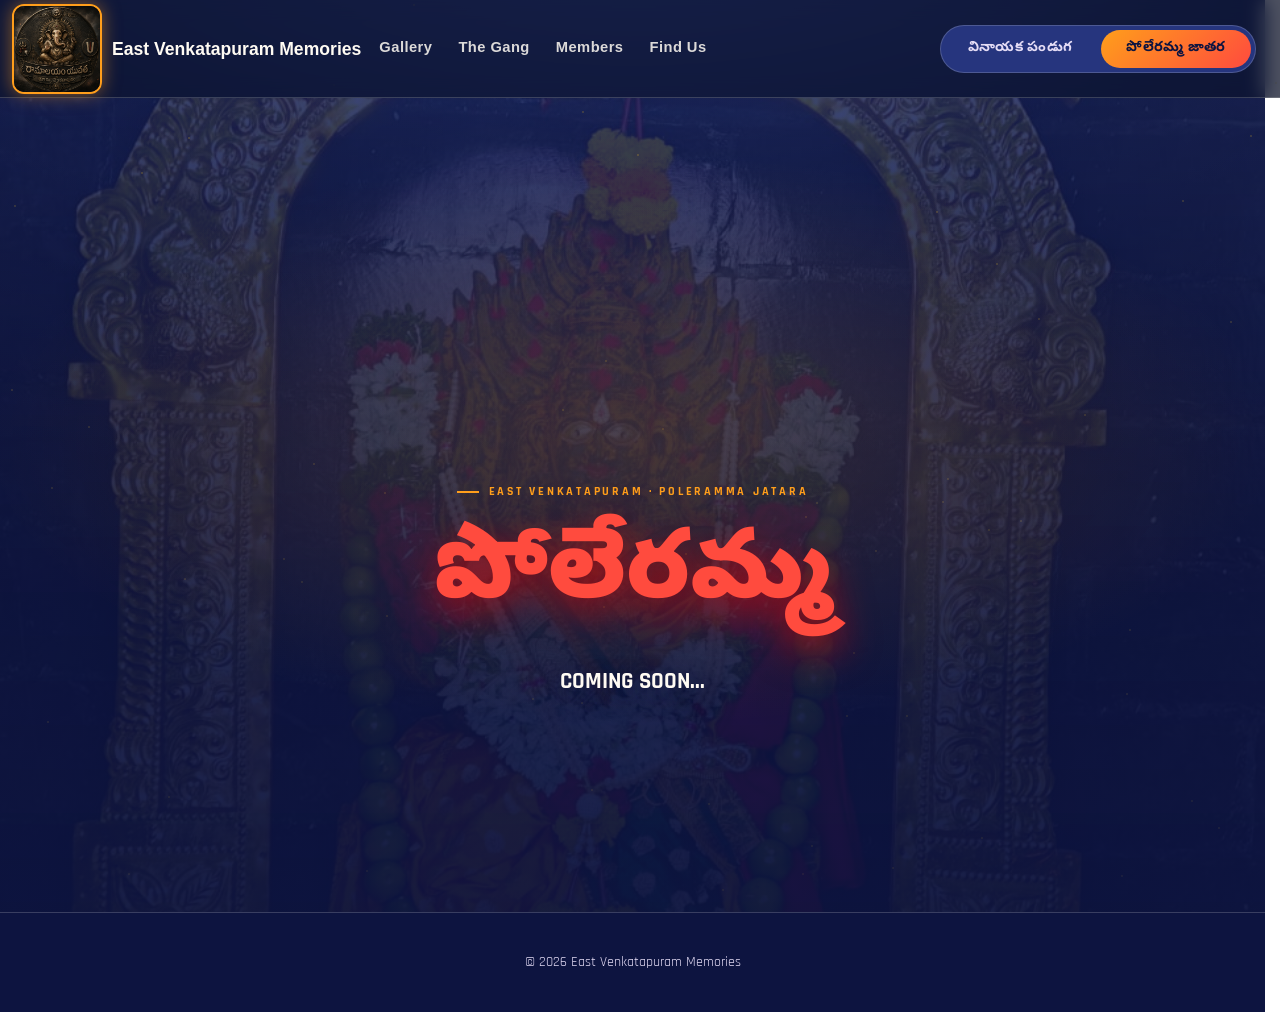
==== commit dd1ae3b3: "Add files via upload" ====
--- a/poleramma-jatara.html
+++ b/poleramma-jatara.html
@@ -7,7 +7,7 @@
 <meta name="description" content="Poleramma Jatara page for East Venkatapuram Memories.">
 <link rel="preconnect" href="https://fonts.googleapis.com">
 <link rel="preconnect" href="https://fonts.gstatic.com" crossorigin>
-<link href="https://fonts.googleapis.com/css2?family=Baloo+2:wght@500;600;700;800&family=Mukta:wght@400;500;600&family=Rajdhani:wght@500;600;700&family=Noto+Sans+Telugu:wght@500;600;700;800;900&display=swap" rel="stylesheet">
+<link href="https://fonts.googleapis.com/css2?family=Baloo+2:wght@500;600;700;800&family=Inter:wght@400;500;600;700;800&family=Mukta:wght@400;500;600&family=Noto+Sans+Telugu:wght@500;600;700;800;900&family=Poppins:wght@500;600;700;800&family=Rajdhani:wght@500;600;700&display=swap" rel="stylesheet">
 <link rel="stylesheet" href="styles.css">
 </head>
 <body class="poleramma-page">
@@ -16,7 +16,10 @@
 
 <header>
   <div class="nav">
-    <a href="index.html" class="brand"><span class="dot"></span>East Venkatapuram Memories</a>
+    <a href="index.html" class="brand">
+      <img class="site-logo" src="logo.jpeg" width="90" height="90" alt="East Venkatapuram Memories logo">
+      East Venkatapuram Memories
+    </a>
     <nav class="links">
       <a href="index.html#gallery">Gallery</a>
       <a href="index.html#gang">The Gang</a>
--- a/styles.css
+++ b/styles.css
@@ -11,11 +11,17 @@
   --leaf:#4F6F52;
   --line: rgba(255,251,243,0.18);
   --radius: 18px;
+  --header-height: 98px;
+  --logo-size: 110px;
 }
 
 *{margin:0;padding:0;box-sizing:border-box;}
 
-html{scroll-behavior:smooth;}
+html{
+  scroll-behavior:smooth;
+  overflow-y:scroll;
+  scrollbar-gutter:stable;
+}
 
 body{
   background:
@@ -30,11 +36,47 @@
   *{animation-duration:0.001ms !important; animation-iteration-count:1 !important; transition-duration:0.001ms !important; scroll-behavior:auto !important;}
 }
 
+@view-transition{
+  navigation:auto;
+}
+
 h1,h2,h3,h4{
   font-family:'Baloo 2', sans-serif;
   font-weight:700;
   letter-spacing:0.2px;
   color:var(--cream);
+}
+
+.vinayaka-page{
+  font-family:'Inter', sans-serif;
+}
+.vinayaka-page h1,
+.vinayaka-page h2,
+.vinayaka-page h3,
+.vinayaka-page h4,
+.vinayaka-page .brand,
+.vinayaka-page .countdown .cell .num,
+.vinayaka-page .year-body .yr,
+.vinayaka-page .member .avatar,
+.vinayaka-page .member .name{
+  font-family:'Poppins', sans-serif;
+}
+.vinayaka-page .eyebrow,
+.vinayaka-page nav.links,
+.vinayaka-page .btn,
+.vinayaka-page .countdown .cell .label,
+.vinayaka-page .countdown-caption,
+.vinayaka-page .placeholder-tag,
+.vinayaka-page .year-body .meta,
+.vinayaka-page .gallery-btn,
+.vinayaka-page .member .role,
+.vinayaka-page .info-block .label,
+.vinayaka-page .map-placeholder,
+.vinayaka-page form.feedback input,
+.vinayaka-page form.feedback textarea,
+.vinayaka-page form.feedback button,
+.vinayaka-page footer{
+  font-family:'Inter', sans-serif;
 }
 
 .eyebrow{
@@ -86,23 +128,57 @@
 /* ---------- nav ---------- */
 header{
   position:sticky; top:0; z-index:50;
+  height:var(--header-height);
+  view-transition-name:site-header;
   backdrop-filter:blur(10px);
   background:rgba(11,16,36,0.72);
   border-bottom:1px solid var(--line);
 }
+
+@media (min-width:621px){
+  body{
+    padding-top:var(--header-height);
+  }
+  header{
+    position:fixed;
+    left:0;
+    right:0;
+  }
+  section,
+  main{
+    scroll-margin-top:var(--header-height);
+  }
+}
+
 .nav{
   display:flex; align-items:center; justify-content:space-between;
-  padding:14px 28px;
-  max-width:1120px; margin:0 auto;
+  width:100%;
+  height:var(--header-height);
+  padding:4px 24px 4px 12px;
+  max-width:none;
+  margin:0;
   gap:16px;
-  flex-wrap:wrap;
+  flex-wrap:nowrap;
 }
 .brand{
-  font-family:'Baloo 2', sans-serif;
+  font-family:'Segoe UI', Arial, sans-serif;
   font-weight:800;
   font-size:1.1rem;
   display:flex; align-items:center; gap:10px;
+  height:100%;
   white-space:nowrap;
+}
+.site-logo{
+  width:var(--logo-size);
+  height:var(--logo-size);
+  max-width:calc(var(--header-height) - 8px);
+  max-height:calc(var(--header-height) - 8px);
+  border-radius:12px;
+  object-fit:contain;
+  background:rgba(13,20,64,0.72);
+  border:2px solid var(--marigold);
+  box-shadow:0 0 18px rgba(255,158,27,0.5);
+  flex:0 0 auto;
 }
 .brand .dot{
   width:10px;height:10px;border-radius:50%;
@@ -111,7 +187,7 @@
 }
 nav.links{
   display:flex; gap:22px;
-  font-family:'Rajdhani', sans-serif;
+  font-family:'Segoe UI', Arial, sans-serif;
   font-weight:600;
   letter-spacing:0.03em;
   font-size:0.92rem;
@@ -122,13 +198,14 @@
 }
 nav.links a:hover{ opacity:1; color:var(--marigold); border-color:var(--marigold);}
 
-@media (max-width:820px){
+@media (max-width:980px){
   nav.links{display:none;}
 }
 
 /* ---------- festival tabs ---------- */
 .festival-tabs{
   display:flex;
+  flex:0 0 auto;
   gap:6px;
   margin-left:auto;
   background:var(--night-soft);
@@ -137,10 +214,12 @@
   padding:4px;
 }
 .festival-tabs a{
-  font-family:'Noto Sans Telugu','Rajdhani',sans-serif;
+  font-family:'Nirmala UI','Noto Sans Telugu','Segoe UI',sans-serif;
   font-weight:700;
   font-size:0.88rem;
   letter-spacing:0.02em;
+  min-width:150px;
+  text-align:center;
   padding:8px 16px;
   border-radius:999px;
   color:var(--cream-dim);
@@ -153,20 +232,46 @@
 }
 .festival-tabs a:not(.active):hover{ color:var(--cream); }
 
+header .nav .brand,
+header .nav nav.links{
+  font-family:'Segoe UI', Arial, sans-serif;
+}
+header .nav .festival-tabs a{
+  font-family:'Nirmala UI','Noto Sans Telugu','Segoe UI',sans-serif;
+}
+
 @media (max-width:620px){
+  header{
+    height:auto;
+    min-height:var(--header-height);
+  }
   .nav{
-    justify-content:center;
+    justify-content:flex-start;
+    height:auto;
+    min-height:var(--header-height);
+    flex-wrap:wrap;
+    padding:6px 12px 10px;
   }
   .brand{
+    flex:1 1 auto;
+    margin-right:auto;
+    justify-content:flex-start;
+    font-size:0.95rem;
+  }
+  .site-logo{
+    width:68px;
+    height:68px;
+  }
+  .festival-tabs{
     width:100%;
-    justify-content:center;
-  }
-  .festival-tabs{
     max-width:100%;
     margin:0 auto;
+    justify-content:center;
     overflow-x:auto;
   }
   .festival-tabs a{
+    flex:1 1 0;
+    min-width:0;
     padding:8px 12px;
     font-size:0.82rem;
   }
